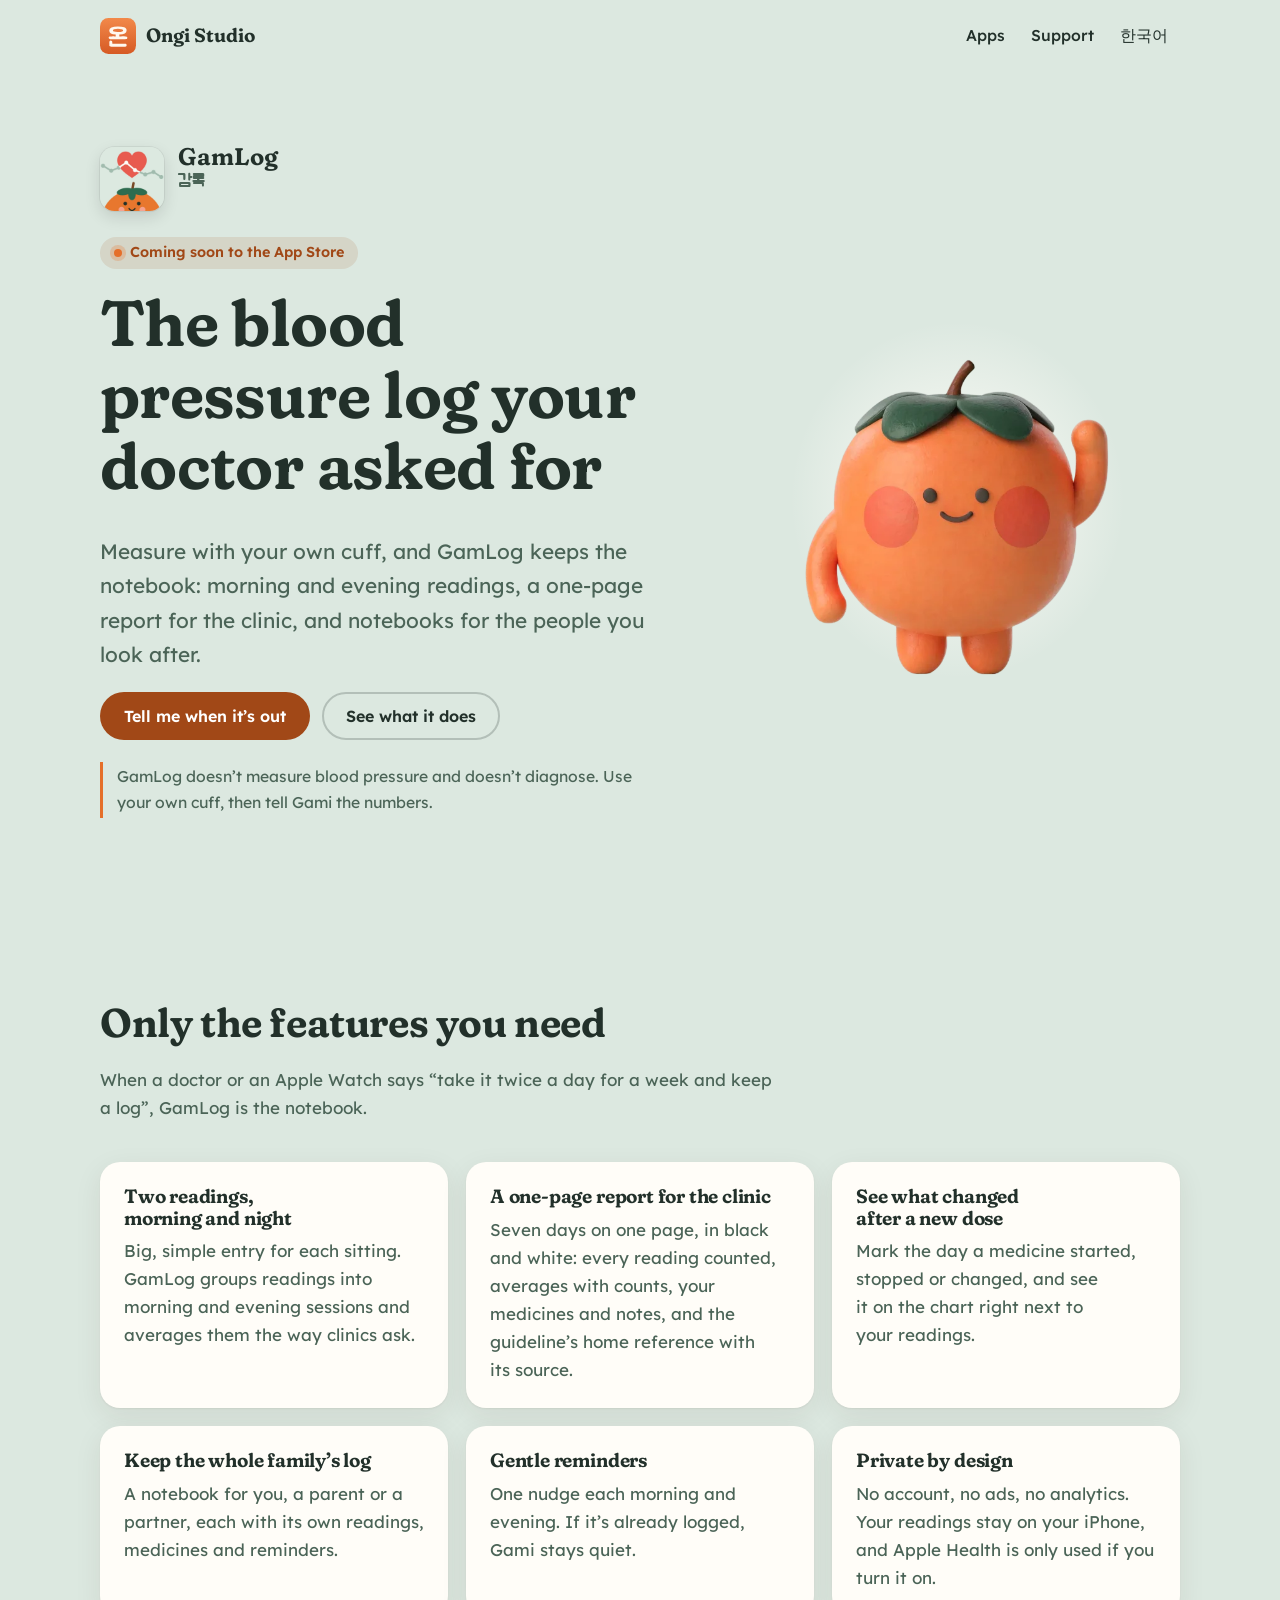
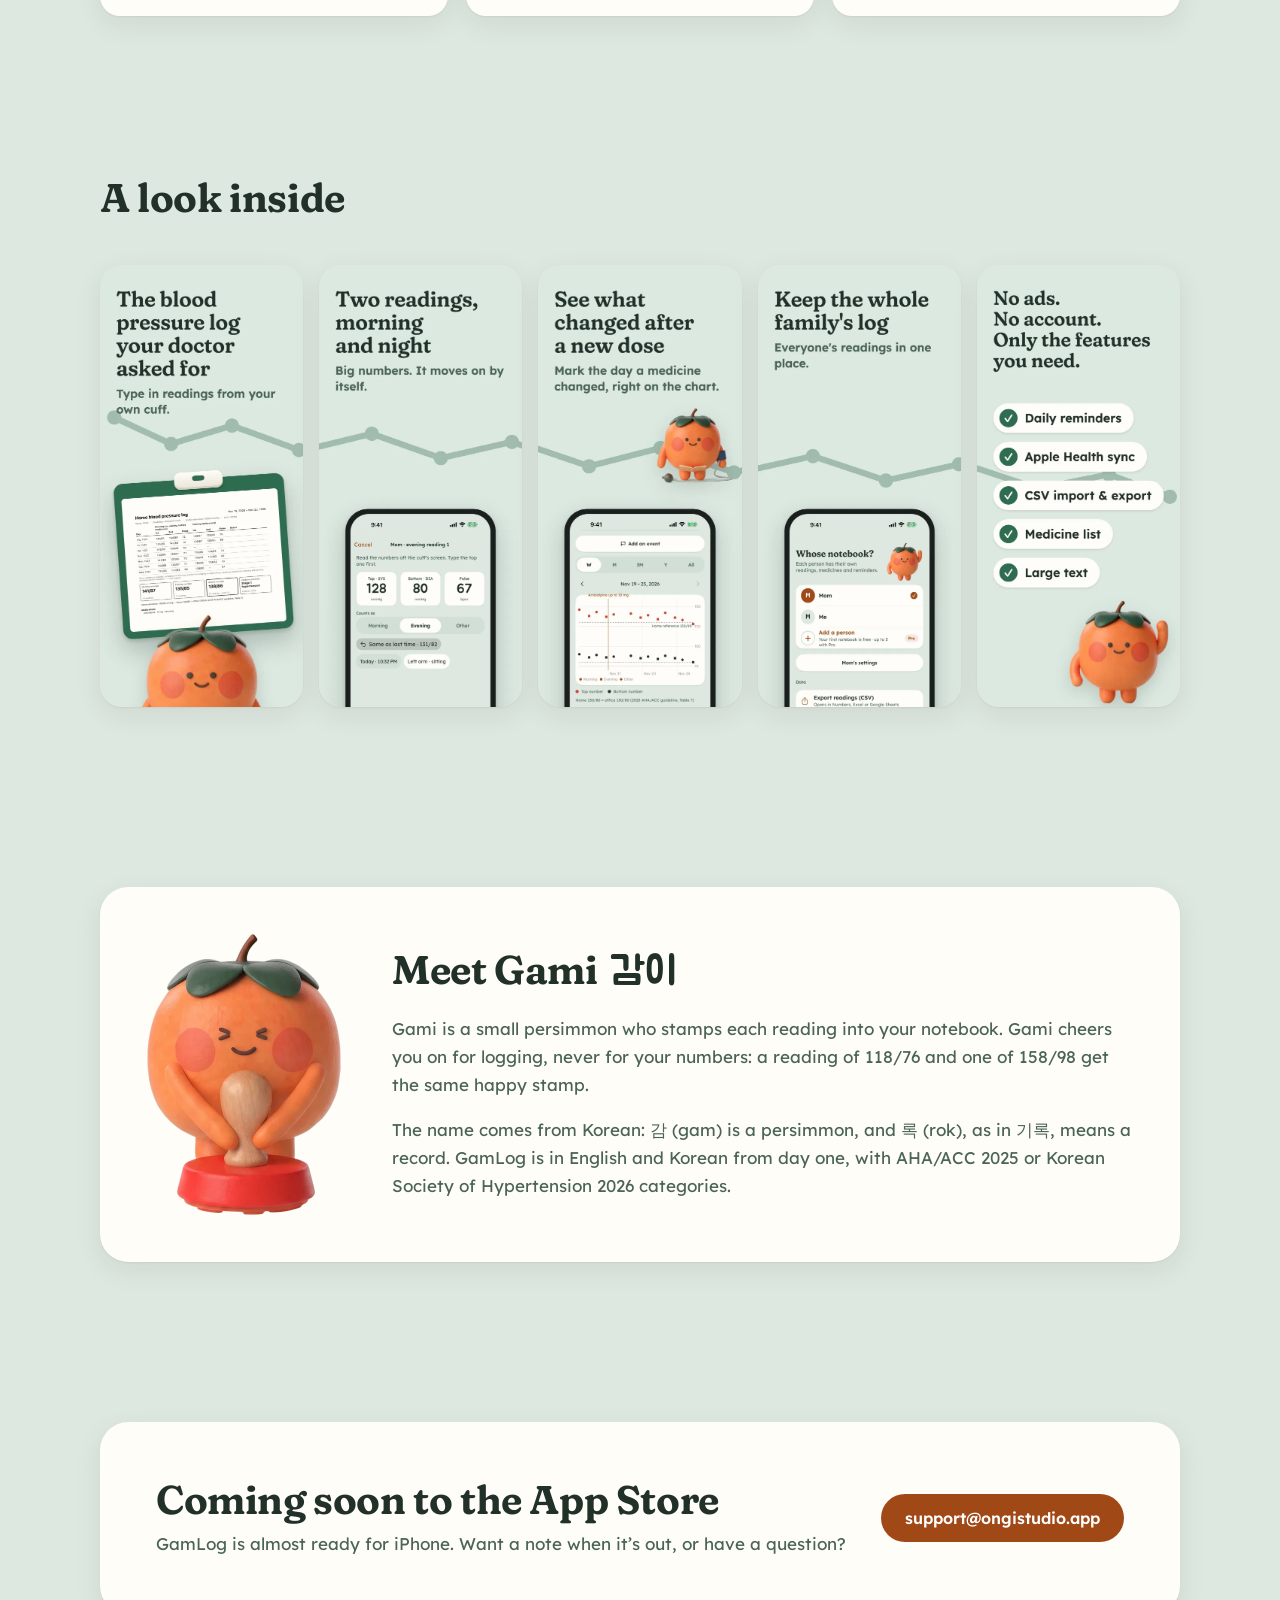
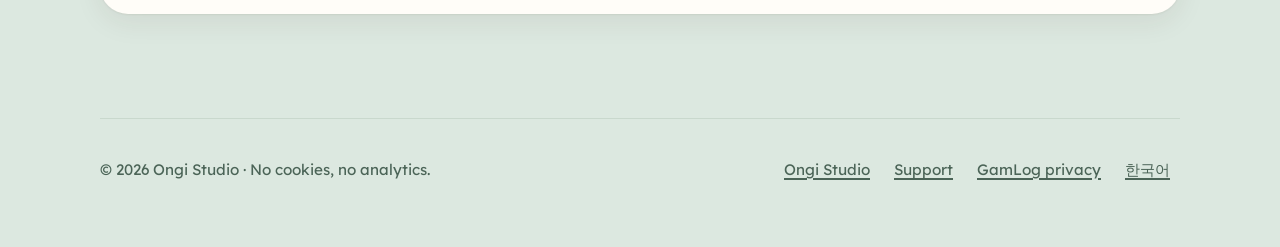
==== gamlog/index.html @ 97f69279 "feat: Ongi Studio site with GamLog page, privacy policy and support Static site for ongistudio.app, " ====
<!doctype html>
<html lang="en">
<head>
<meta charset="utf-8">
<meta name="viewport" content="width=device-width, initial-scale=1, viewport-fit=cover">
<title>GamLog — the blood pressure log your doctor asked for</title>
<meta name="description" content="GamLog keeps your home blood pressure log on iPhone: morning and evening readings from your own cuff, a one-page report for the clinic, and notebooks for the family. Coming soon to the App Store.">
<link rel="canonical" href="https://ongistudio.app/gamlog/">
<link rel="alternate" hreflang="en" href="https://ongistudio.app/gamlog/">
<link rel="alternate" hreflang="ko" href="https://ongistudio.app/gamlog/ko/">
<link rel="icon" href="/assets/img/mark.svg" type="image/svg+xml">
<link rel="apple-touch-icon" href="/assets/img/apple-touch-icon.png">
<meta name="theme-color" content="#dce8e0" media="(prefers-color-scheme: light)">
<meta name="theme-color" content="#131b17" media="(prefers-color-scheme: dark)">
<meta property="og:type" content="website">
<meta property="og:site_name" content="Ongi Studio">
<meta property="og:title" content="GamLog — the blood pressure log your doctor asked for">
<meta property="og:description" content="Type in readings from your own cuff. GamLog keeps the notebook. Coming soon to the App Store.">
<meta property="og:url" content="https://ongistudio.app/gamlog/">
<meta property="og:image" content="https://ongistudio.app/assets/img/og/gamlog.png">
<meta name="twitter:card" content="summary_large_image">
<link rel="preload" href="/assets/fonts/fraunces-soft-semibold.woff2" as="font" type="font/woff2" crossorigin>
<link rel="stylesheet" href="/assets/css/site.css">
</head>
<body class="theme-gamlog">
<a class="skip" href="#main">Skip to content</a>
<header class="site-header">
  <div class="wrap">
    <a class="brand" href="/" aria-label="Ongi Studio home"><img src="/assets/img/mark.svg" alt="" width="36" height="36"><span class="brand-name">Ongi Studio</span></a>
    <nav aria-label="Main"><ul class="nav">
      <li><a href="/#apps">Apps</a></li>
      <li><a href="/support/">Support</a></li>
      <li><a class="lang-switch" href="/gamlog/ko/" lang="ko" hreflang="ko">한국어</a></li>
    </ul></nav>
  </div>
</header>

<main id="main">
  <section class="gl-hero">
    <div class="wrap">
      <div>
        <div class="gl-id">
          <img src="/assets/img/apps/gamlog.webp" alt="" width="64" height="64">
          <p class="name">GamLog <span class="ko" lang="ko">감록</span></p>
        </div>
        <span class="pill"><span class="dot" aria-hidden="true"></span>Coming soon to the App Store</span>
        <h1>The blood pressure log your doctor asked for</h1>
        <p class="lede">Measure with your own cuff, and GamLog keeps the notebook: morning and evening readings, a one-page report for the clinic, and notebooks for the people you look after.</p>
        <div class="btn-row">
          <a class="btn btn-primary" href="mailto:support@ongistudio.app?subject=Tell%20me%20when%20GamLog%20launches">Tell me when it’s out</a>
          <a class="btn btn-quiet" href="#features">See what it does</a>
        </div>
        <p class="note">GamLog doesn’t measure blood pressure and doesn’t diagnose. Use your own cuff, then tell Gami the numbers.</p>
      </div>
      <div class="gl-art">
        <img src="/assets/img/gamlog/gami-wave.webp" alt="Gami, a small persimmon, waving hello" width="498" height="516">
      </div>
    </div>
  </section>

  <section class="section" id="features" aria-labelledby="features-title">
    <div class="wrap">
      <div class="section-head">
        <h2 id="features-title">Only the features you need</h2>
        <p>When a doctor or an Apple Watch says “take it twice a day for a week and keep a log”, GamLog is the notebook.</p>
      </div>
      <ul class="features">
        <li>
          <h3>Two readings, morning and night</h3>
          <p>Big, simple entry for each sitting. GamLog groups readings into morning and evening sessions and averages them the way clinics ask.</p>
        </li>
        <li>
          <h3>A one-page report for the clinic</h3>
          <p>Seven days on one page, in black and white: every reading counted, averages with counts, your medicines and notes, and the guideline’s home reference with its source.</p>
        </li>
        <li>
          <h3>See what changed after a new dose</h3>
          <p>Mark the day a medicine started, stopped or changed, and see it on the chart right next to your readings.</p>
        </li>
        <li>
          <h3>Keep the whole family’s log</h3>
          <p>A notebook for you, a parent or a partner, each with its own readings, medicines and reminders.</p>
        </li>
        <li>
          <h3>Gentle reminders</h3>
          <p>One nudge each morning and evening. If it’s already logged, Gami stays quiet.</p>
        </li>
        <li>
          <h3>Private by design</h3>
          <p>No account, no ads, no analytics. Your readings stay on your iPhone, and Apple Health is only used if you turn it on.</p>
        </li>
      </ul>
    </div>
  </section>

  <section class="section-tight" aria-labelledby="shots-title">
    <div class="wrap">
      <div class="section-head">
        <h2 id="shots-title">A look inside</h2>
      </div>
      <div class="shots" tabindex="0" aria-label="App screenshots, scrolls sideways">
        <img src="/assets/img/gamlog/screens/en/01.webp" alt="The report screen: a one-page home blood pressure log on a clipboard" width="540" height="1174" loading="lazy">
        <img src="/assets/img/gamlog/screens/en/02.webp" alt="The entry screen: two readings, morning and night" width="540" height="1174" loading="lazy">
        <img src="/assets/img/gamlog/screens/en/03.webp" alt="The chart, showing readings before and after a new dose" width="540" height="1174" loading="lazy">
        <img src="/assets/img/gamlog/screens/en/04.webp" alt="The people screen, with a notebook for each family member" width="540" height="1174" loading="lazy">
        <img src="/assets/img/gamlog/screens/en/05.webp" alt="No ads, no account, only the features you need" width="540" height="1174" loading="lazy">
      </div>
    </div>
  </section>

  <section class="section" aria-labelledby="gami-title">
    <div class="wrap gami">
      <img src="/assets/img/gamlog/gami-stamp.webp" alt="Gami pressing a red stamp" width="400" height="574" loading="lazy">
      <div>
        <h2 id="gami-title">Meet Gami <span class="ko" lang="ko">감이</span></h2>
        <p>Gami is a small persimmon who stamps each reading into your notebook. Gami cheers you on for logging, never for your numbers: a reading of 118/76 and one of 158/98 get the same happy stamp.</p>
        <p>The name comes from Korean: <span lang="ko">감</span> (gam) is a persimmon, and <span lang="ko">록</span> (rok), as in <span lang="ko">기록</span>, means a record. GamLog is in English and Korean from day one, with AHA/ACC 2025 or Korean Society of Hypertension 2026 categories.</p>
      </div>
    </div>
  </section>

  <section class="section-tight" aria-labelledby="soon-title">
    <div class="wrap band">
      <div>
        <h2 id="soon-title">Coming soon to the App Store</h2>
        <p>GamLog is almost ready for iPhone. Want a note when it’s out, or have a question?</p>
      </div>
      <a class="btn btn-primary mail" href="mailto:support@ongistudio.app?subject=Tell%20me%20when%20GamLog%20launches">support@ongistudio.app</a>
    </div>
  </section>
</main>

<footer class="site-footer">
  <div class="wrap">
    <p>© 2026 Ongi Studio · No cookies, no analytics.</p>
    <ul>
      <li><a href="/">Ongi Studio</a></li>
      <li><a href="/support/">Support</a></li>
      <li><a href="/gamlog/privacy/">GamLog privacy</a></li>
      <li><a href="/gamlog/ko/" lang="ko" hreflang="ko">한국어</a></li>
    </ul>
  </div>
</footer>
</body>
</html>
---- assets/css/site.css ----
/* Ongi Studio — one stylesheet for every page.
   Tokens live in :root (studio) and .theme-gamlog (GamLog's own palette, copied from
   bp-log/GamLog/Resources/Assets.xcassets/Colors). tests/test_site.py checks every
   text pair listed in CONTRAST below against WCAG AA in light and dark.
   CONTRAST: ink/ground ink/paper muted/ground muted/paper accent/ground accent/paper on-accent/accent */

@font-face {
  font-family: "Fraunces Soft";
  src: url("/assets/fonts/fraunces-soft-semibold.woff2") format("woff2");
  font-weight: 600 700;
  font-display: swap;
}
@font-face {
  font-family: "Lexend";
  src: url("/assets/fonts/lexend-variable.woff2") format("woff2");
  font-weight: 100 900;
  font-display: swap;
}
@font-face {
  /* Subset to the Hangul on this site by scripts/build_fonts.py. */
  font-family: "Jua";
  src: url("/assets/fonts/jua-subset.woff2") format("woff2");
  font-weight: 400;
  font-display: swap;
}

:root {
  --ground: #fbf5ec;
  --paper: #fffdf8;
  --ink: #2b231e;
  --muted: #6a5a4f;
  --line: #eaded0;
  --accent: #a6461a;
  --on-accent: #ffffff;
  --ember: #e8743b;   /* decorative only */
  --glow: #f8d6b3;    /* decorative only */
  --shadow: 0 1px 2px rgb(60 35 20 / 6%), 0 8px 28px rgb(60 35 20 / 8%);

  --display: "Fraunces Soft", "Jua", ui-serif, Georgia, serif;
  --display-ko: "Jua", "Fraunces Soft", system-ui, sans-serif;
  --text: "Lexend", "Apple SD Gothic Neo", "Pretendard", "Noto Sans KR", "Malgun Gothic", system-ui, sans-serif;
  --text-ko: "Apple SD Gothic Neo", "Pretendard", "Noto Sans KR", "Malgun Gothic", "Lexend", system-ui, sans-serif;

  --radius: 22px;
  --wrap: 1080px;
  --gutter: clamp(18px, 5vw, 40px);
  color-scheme: light dark;
}

@media (prefers-color-scheme: dark) {
  :root {
    --ground: #17120f;
    --paper: #221b16;
    --ink: #f5ece3;
    --muted: #c4b3a5;
    --line: #3b3029;
    --accent: #f2a672;
    --on-accent: #2a160a;
    --ember: #e8743b;
    --glow: #4a2c1c;
    --shadow: 0 1px 2px rgb(0 0 0 / 30%), 0 8px 28px rgb(0 0 0 / 30%);
  }
}

.theme-gamlog {
  --ground: #dce8e0;
  --paper: #fffdf8;
  --ink: #22302a;
  --muted: #4b6457;
  --line: #c9d8cd;
  --accent: #a14817;
  --on-accent: #ffffff;
  --ember: #e56f2a;   /* persimmon */
  --glow: #fffdf8;
  --leaf: #2f6b50;    /* decorative only */
}
@media (prefers-color-scheme: dark) {
  .theme-gamlog {
    --ground: #131b17;
    --paper: #1d2722;
    --ink: #eef3ef;
    --muted: #a9bdb0;
    --line: #34443b;
    --accent: #f0a06c;
    --on-accent: #22150c;
    --ember: #e9824a;
    --glow: #3a4d42;
    --leaf: #5f9c7e;
  }
}

*, *::before, *::after { box-sizing: border-box; }
html { -webkit-text-size-adjust: 100%; text-size-adjust: 100%; scroll-behavior: smooth; }
@media (prefers-reduced-motion: reduce) { html { scroll-behavior: auto; } }
body {
  margin: 0;
  background: var(--ground);
  color: var(--ink);
  font: 400 1.0625rem/1.65 var(--text);
  -webkit-font-smoothing: antialiased;
}
:lang(ko) body, body:lang(ko) { font-family: var(--text-ko); word-break: keep-all; }
img { max-width: 100%; height: auto; display: block; }
a { color: var(--accent); text-underline-offset: 0.18em; text-decoration-thickness: 1.5px; }
a:hover { text-decoration-thickness: 2.5px; }
:focus-visible { outline: 3px solid var(--accent); outline-offset: 3px; border-radius: 6px; }

h1, h2, h3 { font-family: var(--display); font-weight: 650; line-height: 1.12; letter-spacing: -0.01em; margin: 0 0 0.5em; text-wrap: balance; }
:lang(ko) h1, :lang(ko) h2, :lang(ko) h3, h1:lang(ko), h2:lang(ko), h3:lang(ko) { font-family: var(--display-ko); font-weight: 400; letter-spacing: 0; line-height: 1.25; }
h1 { font-size: clamp(2.2rem, 6.4vw, 4rem); }
h2 { font-size: clamp(1.7rem, 4.2vw, 2.5rem); }
h3 { font-size: 1.3rem; }
p { margin: 0 0 1em; text-wrap: pretty; }
.ko { font-family: var(--display-ko); font-weight: 400; letter-spacing: 0; }
h1 .ko, h2 .ko, h3 .ko { margin-left: 0.15em; }

.skip { position: absolute; left: -9999px; }
.skip:focus { left: 12px; top: 12px; z-index: 10; background: var(--paper); padding: 10px 14px; border-radius: 10px; }

.wrap { width: min(100% - 2 * var(--gutter), var(--wrap)); margin-inline: auto; }
.narrow { width: min(100% - 2 * var(--gutter), 720px); margin-inline: auto; }

/* Header */
.site-header { padding-block: 14px; }
.site-header .wrap { display: flex; align-items: center; justify-content: space-between; gap: 12px; }
.brand { display: inline-flex; align-items: center; gap: 10px; min-height: 44px; min-width: 44px; color: var(--ink); text-decoration: none; font-family: var(--display); font-weight: 650; font-size: 1.2rem; white-space: nowrap; }
.brand img, .brand svg { width: 36px; height: 36px; flex: none; }
.nav { display: flex; gap: 2px; margin: 0; padding: 0; list-style: none; }
.nav a { display: inline-flex; align-items: center; justify-content: center; min-height: 44px; min-width: 44px; white-space: nowrap; padding: 0 12px; border-radius: 999px; color: var(--ink); text-decoration: none; font-weight: 500; font-size: 0.98rem; }
.nav a:hover, .nav a[aria-current="page"] { background: color-mix(in srgb, var(--ink) 7%, transparent); }
@media (max-width: 380px) {
  .brand-name { font-size: 1.05rem; }
  .nav a { padding: 0 9px; font-size: 0.92rem; }
}
/* Pages with a language link have three nav items: on narrow phones the 온 tile
   stands in for the name (the link keeps its accessible name). */
@media (max-width: 420px) {
  .site-header:has(.lang-switch) .brand-name { display: none; }
}

/* Buttons */
.btn { display: inline-flex; align-items: center; justify-content: center; gap: 8px; min-height: 48px; padding: 0 22px; border-radius: 999px; font-weight: 600; font-size: 1rem; text-decoration: none; border: 2px solid transparent; transition: transform 0.15s ease; }
.btn:hover { transform: translateY(-1px); text-decoration: none; }
.btn-primary { background: var(--accent); color: var(--on-accent); }
.btn-quiet { border-color: color-mix(in srgb, var(--ink) 22%, transparent); color: var(--ink); }
.btn-row { display: flex; flex-wrap: wrap; gap: 12px; }
@media (prefers-reduced-motion: reduce) { .btn { transition: none; } .btn:hover { transform: none; } }

.eyebrow { display: inline-block; font-size: 0.85rem; font-weight: 600; letter-spacing: 0.08em; text-transform: uppercase; color: var(--muted); margin-bottom: 14px; }
.lede { font-size: clamp(1.1rem, 2.4vw, 1.3rem); color: var(--muted); max-width: 36em; }

/* Studio hero */
.hero { padding-block: clamp(32px, 8vw, 96px) clamp(40px, 8vw, 88px); }
.hero .wrap { display: grid; gap: clamp(32px, 6vw, 64px); align-items: center; grid-template-columns: minmax(0, 1.25fr) minmax(0, 1fr); }
@media (max-width: 820px) { .hero .wrap { grid-template-columns: 1fr; } }
.hero h1 { max-width: 12em; }

.word-card { position: relative; background: var(--paper); border-radius: 28px; padding: clamp(24px, 4vw, 36px); box-shadow: var(--shadow); overflow: hidden; isolation: isolate; }
.word-card::before { content: ""; position: absolute; inset: auto -30% -55% auto; width: 120%; aspect-ratio: 1; border-radius: 50%; background: radial-gradient(closest-side, var(--glow), transparent); z-index: -1; }
.word-card .word { font-family: var(--display-ko); font-size: clamp(3.4rem, 10vw, 5rem); line-height: 1; color: var(--accent); margin: 0 0 6px; }
.word-card .say { color: var(--muted); font-size: 0.95rem; margin-bottom: 16px; }
.word-card .say i { font-style: normal; color: var(--ink); font-weight: 600; }
.word-card ol { margin: 0; padding-left: 1.2em; }
.word-card li { margin-bottom: 6px; }

/* Sections */
.section { padding-block: clamp(48px, 8vw, 96px); }
.section-tight { padding-block: clamp(32px, 6vw, 64px); }
.section-head { margin-bottom: clamp(24px, 4vw, 40px); max-width: 40em; }
.section-head p { color: var(--muted); }

/* App cards */
.apps { display: grid; gap: 20px; grid-template-columns: repeat(auto-fit, minmax(min(100%, 420px), 1fr)); }
.app-card { position: relative; display: grid; grid-template-columns: auto 1fr; gap: 6px 20px; align-content: start; background: var(--paper); border-radius: var(--radius); padding: clamp(20px, 3.5vw, 30px); box-shadow: var(--shadow); }
.app-card .icon { grid-row: span 2; width: 88px; height: 88px; border-radius: 22.5%; box-shadow: 0 0 0 1px rgb(0 0 0 / 6%), 0 6px 16px rgb(0 0 0 / 10%); }
.app-card h3 { margin: 4px 0 0; font-size: 1.5rem; }
.app-card h3 a { color: var(--ink); text-decoration: none; }
.app-card h3 a::after { content: ""; position: absolute; inset: 0; border-radius: var(--radius); }
.app-card h3 a:focus-visible { outline: none; }
.app-card:has(h3 a:focus-visible) { outline: 3px solid var(--accent); outline-offset: 3px; }
.app-card .tagline { margin: 0; color: var(--muted); font-weight: 500; }
.app-card .body { grid-column: 1 / -1; margin: 14px 0 0; }
.app-card .meta { grid-column: 1 / -1; display: flex; flex-wrap: wrap; align-items: center; gap: 8px; margin-top: 6px; }
.app-card .meta a { position: relative; z-index: 1; display: inline-flex; align-items: center; min-height: 44px; padding: 0 14px; border-radius: 999px; background: color-mix(in srgb, var(--ink) 6%, transparent); color: var(--ink); text-decoration: none; font-weight: 500; font-size: 0.95rem; }
.app-card .meta a:hover { background: color-mix(in srgb, var(--ink) 11%, transparent); }
.app-card .go { grid-column: 1 / -1; margin-top: 10px; font-weight: 600; color: var(--accent); }
@media (max-width: 420px) {
  .app-card { grid-template-columns: 1fr; }
  .app-card .icon { grid-row: auto; width: 76px; height: 76px; margin-bottom: 8px; }
}

.pill { display: inline-flex; align-items: center; gap: 8px; min-height: 32px; padding: 4px 14px; border-radius: 999px; font-size: 0.9rem; font-weight: 600; background: color-mix(in srgb, var(--accent) 12%, transparent); color: var(--accent); }
.pill .dot { width: 8px; height: 8px; border-radius: 50%; background: var(--ember); box-shadow: 0 0 0 4px color-mix(in srgb, var(--ember) 25%, transparent); }

/* Values */
.values { display: grid; gap: 18px; grid-template-columns: repeat(auto-fit, minmax(min(100%, 230px), 1fr)); margin: 0; padding: 0; list-style: none; }
.values li { background: color-mix(in srgb, var(--paper) 70%, transparent); border: 1px solid var(--line); border-radius: 18px; padding: 22px; }
.values h3 { font-size: 1.15rem; margin-bottom: 8px; }
.values p { margin: 0; color: var(--muted); font-size: 0.98rem; }
.values .glyph { display: inline-grid; place-items: center; width: 40px; height: 40px; border-radius: 12px; background: color-mix(in srgb, var(--ember) 16%, transparent); margin-bottom: 14px; }
.values .glyph svg { width: 22px; height: 22px; stroke: var(--accent); }

/* Name story */
.story { display: grid; gap: clamp(24px, 5vw, 56px); grid-template-columns: minmax(0, 0.8fr) minmax(0, 1.2fr); align-items: start; }
@media (max-width: 760px) { .story { grid-template-columns: 1fr; } }
.story .big { font-family: var(--display-ko); font-size: clamp(5rem, 16vw, 9rem); line-height: 0.95; color: var(--accent); margin: 0; }
.story .big small { display: block; font-family: var(--display); font-size: 1.1rem; color: var(--muted); margin-top: 12px; }

/* Contact band */
.band { background: var(--paper); border-radius: 28px; padding: clamp(28px, 5vw, 56px); box-shadow: var(--shadow); display: grid; gap: 20px; grid-template-columns: minmax(0, 1fr) auto; align-items: center; }
@media (max-width: 720px) { .band { grid-template-columns: 1fr; } }
.band h2 { margin-bottom: 8px; }
.band p { margin: 0; color: var(--muted); }
.mail { overflow-wrap: anywhere; }

/* Footer */
.site-footer { padding-block: 40px 56px; color: var(--muted); font-size: 0.95rem; }
.site-footer .wrap { display: flex; flex-wrap: wrap; gap: 12px 28px; align-items: center; justify-content: space-between; border-top: 1px solid var(--line); padding-top: 28px; }
.site-footer ul { display: flex; flex-wrap: wrap; gap: 0 4px; margin: 0; padding: 0; list-style: none; }
.site-footer a { display: inline-flex; align-items: center; min-height: 44px; padding: 0 10px; color: var(--muted); }
.site-footer a:hover { color: var(--ink); }
.site-footer p { margin: 0; }

/* GamLog page */
.gl-hero { padding-block: clamp(24px, 6vw, 72px) clamp(32px, 6vw, 72px); }
.gl-hero .wrap { display: grid; gap: clamp(24px, 5vw, 56px); grid-template-columns: minmax(0, 1.3fr) minmax(0, 1fr); align-items: center; }
@media (max-width: 820px) { .gl-hero .wrap { grid-template-columns: 1fr; } }
.gl-id { display: flex; align-items: center; gap: 14px; margin-bottom: 22px; }
.gl-id img { width: 64px; height: 64px; border-radius: 22.5%; box-shadow: 0 0 0 1px rgb(0 0 0 / 6%), 0 6px 16px rgb(0 0 0 / 12%); }
.gl-id .name { font-family: var(--display); font-weight: 650; font-size: 1.5rem; line-height: 1.1; }
.gl-id .name .ko { display: block; font-size: 1.05rem; color: var(--muted); margin-top: 2px; }
.gl-hero h1 { margin-top: 18px; }
.gl-hero .note { font-size: 0.98rem; color: var(--muted); border-left: 3px solid var(--ember); padding: 2px 0 2px 14px; margin-top: 22px; max-width: 34em; }
.gl-art { position: relative; justify-self: center; width: min(100%, 380px); aspect-ratio: 1; display: grid; place-items: end center; }
.gl-art::before { content: ""; position: absolute; inset: 6% 6% 0; border-radius: 50%; background: radial-gradient(closest-side, var(--glow), transparent); }
.gl-art img { position: relative; width: 82%; }

.features { display: grid; gap: 18px; grid-template-columns: repeat(auto-fit, minmax(min(100%, 300px), 1fr)); margin: 0; padding: 0; list-style: none; }
.features li { background: var(--paper); border-radius: 20px; padding: 24px; box-shadow: var(--shadow); }
.features h3 { font-size: 1.2rem; margin-bottom: 8px; }
.features p { margin: 0; color: var(--muted); }

.shots { display: flex; gap: 16px; overflow-x: auto; scroll-snap-type: x mandatory; padding: 4px var(--gutter) 20px; margin-inline: calc(-1 * var(--gutter)); scrollbar-width: thin; }
.shots img { flex: none; width: min(62vw, 248px); border-radius: 22px; scroll-snap-align: center; box-shadow: var(--shadow); }
/* Wide screens: all five fit side by side, no sideways scrolling. */
@media (min-width: 1000px) {
  .shots { overflow: visible; margin-inline: 0; padding-inline: 0; }
  .shots img { flex: 1 1 0; width: auto; min-width: 0; }
}

.gami { display: grid; gap: clamp(20px, 5vw, 48px); grid-template-columns: auto minmax(0, 1fr); align-items: center; background: var(--paper); border-radius: 28px; padding: clamp(24px, 4vw, 44px); box-shadow: var(--shadow); }
.gami img { width: clamp(120px, 22vw, 200px); }
@media (max-width: 560px) { .gami { grid-template-columns: 1fr; text-align: left; } .gami img { width: 140px; } }
.gami p { color: var(--muted); }
.gami p:last-child { margin-bottom: 0; }

.lang-switch { font-weight: 600; }

/* Long-form text (privacy, support) */
.doc { padding-block: clamp(24px, 6vw, 64px) clamp(48px, 8vw, 96px); }
.doc h1 { font-size: clamp(2rem, 5.4vw, 3rem); }
.doc h2 { font-size: 1.45rem; margin-top: 1.8em; }
.doc h3 { font-size: 1.12rem; margin-top: 1.4em; margin-bottom: 0.35em; font-family: var(--text); font-weight: 600; }
.doc .updated { color: var(--muted); font-size: 0.95rem; }
.doc .card { background: var(--paper); border-radius: 20px; padding: clamp(20px, 4vw, 32px); box-shadow: var(--shadow); margin-block: 24px; }
.doc details { border-top: 1px solid var(--line); }
.doc details:last-of-type { border-bottom: 1px solid var(--line); }
.doc summary { display: flex; align-items: center; justify-content: space-between; gap: 12px; min-height: 52px; padding-block: 10px; cursor: pointer; font-weight: 600; list-style: none; }
.doc summary::-webkit-details-marker { display: none; }
.doc summary::after { content: "+"; font-size: 1.4rem; line-height: 1; color: var(--muted); flex: none; }
.doc details[open] summary::after { content: "−"; }
.doc details > div { padding-bottom: 14px; color: var(--muted); }
.doc details > div p:last-child { margin-bottom: 0; }

.not-found { min-height: 60vh; display: grid; place-items: center; text-align: center; padding-block: 64px; }
.not-found .btn-row { justify-content: center; }
.not-found .word { font-family: var(--display-ko); font-size: 4rem; color: var(--accent); margin: 0; }
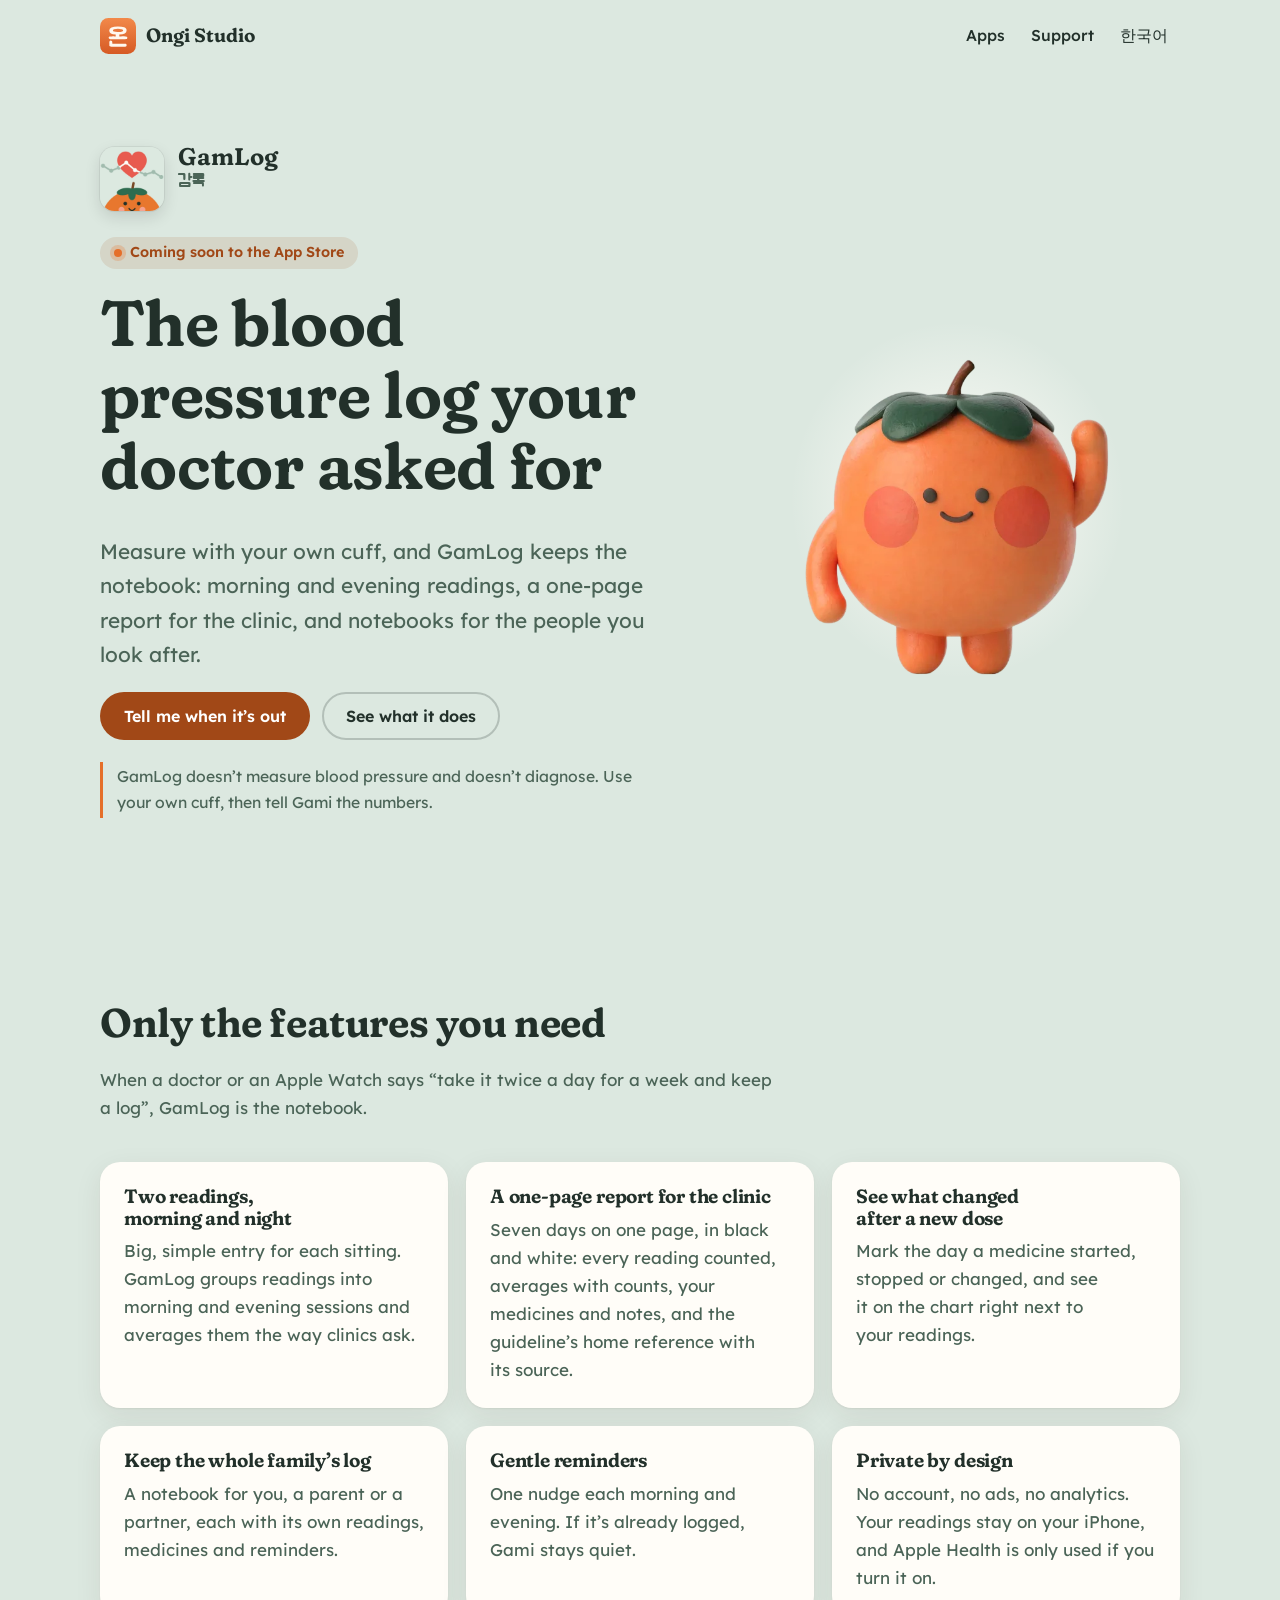
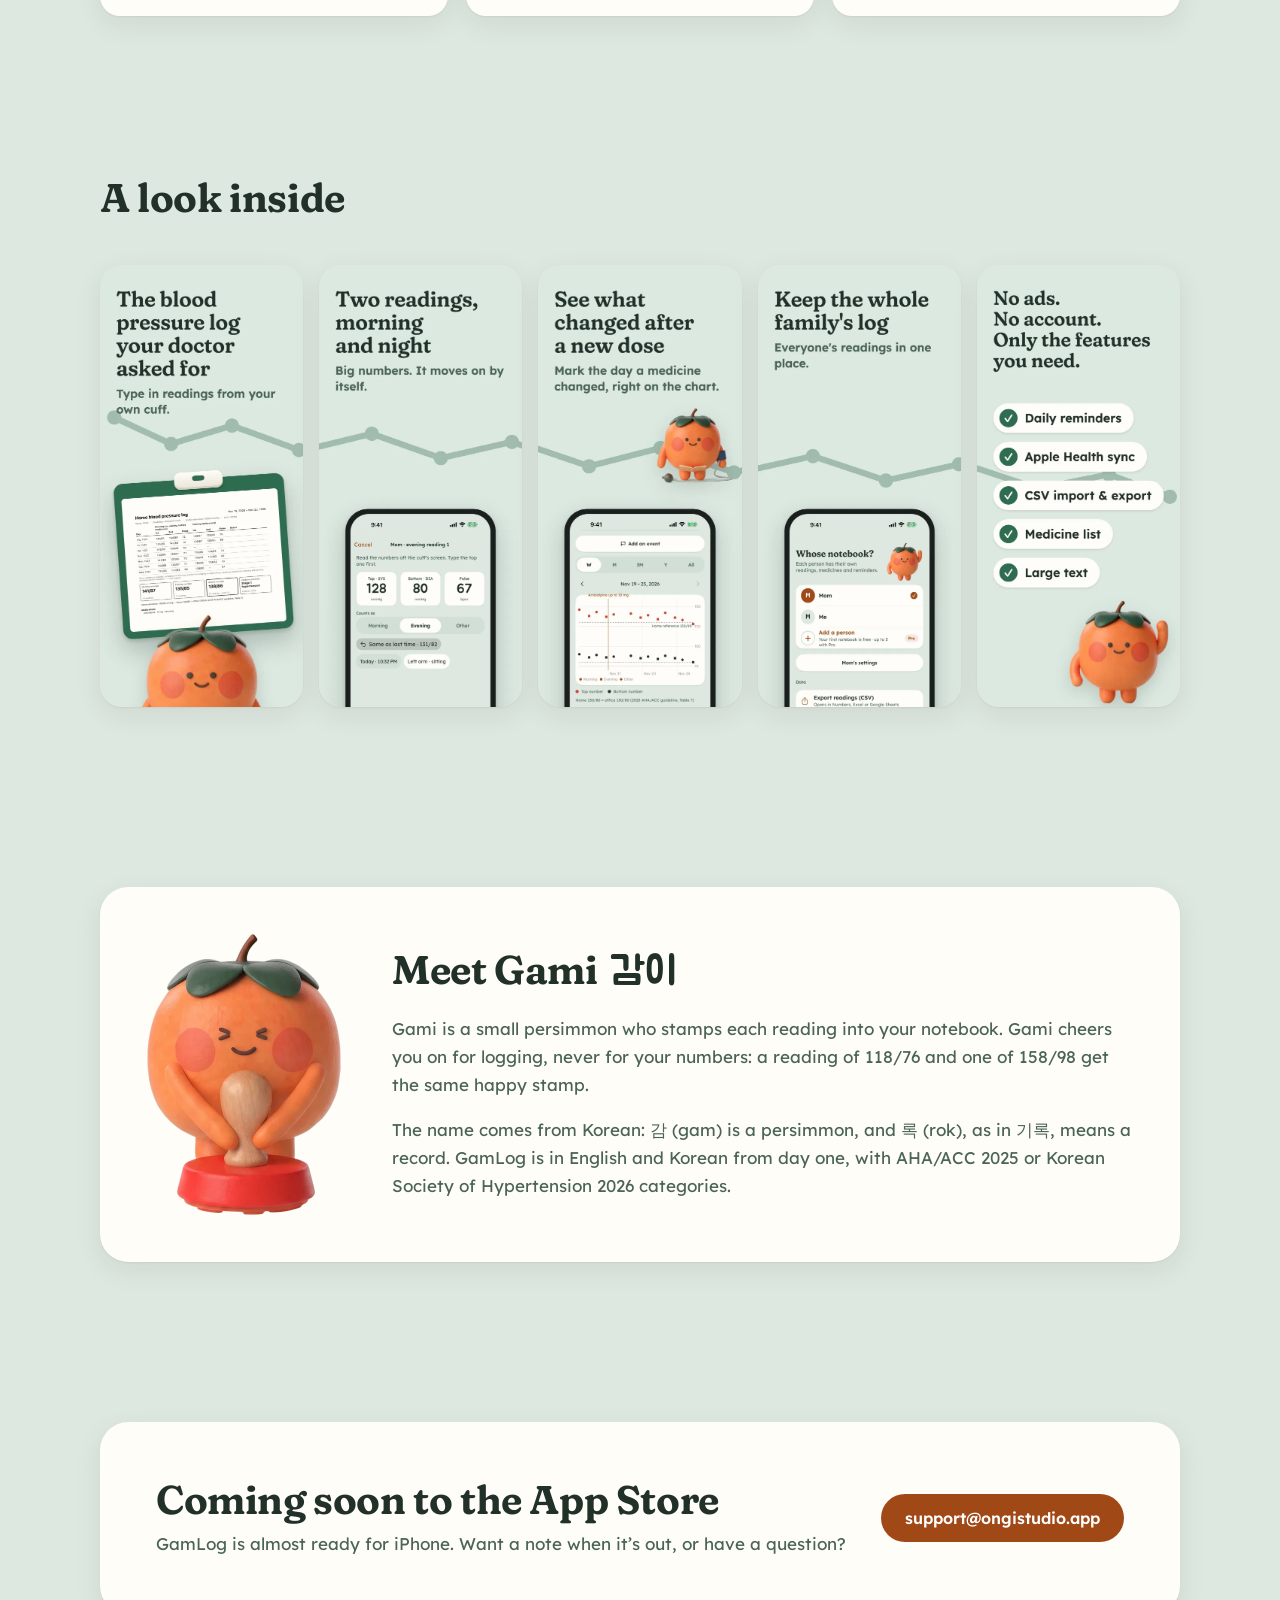
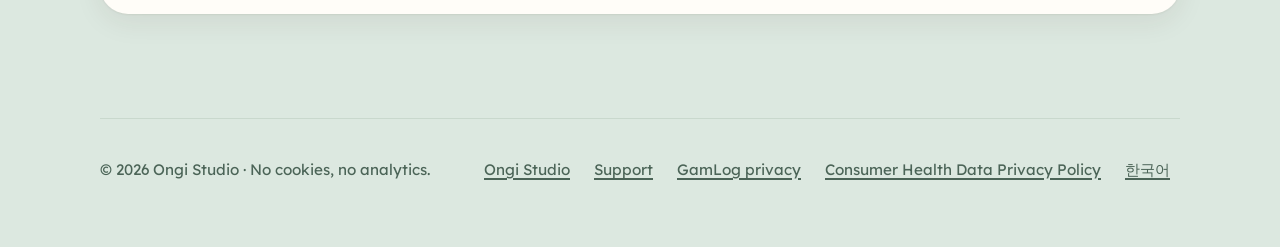
==== commit d8af11ef: "feat: full GamLog privacy policies and a Consumer Health Data Privacy Policy page - sync_privacy.py " ====
--- a/gamlog/index.html
+++ b/gamlog/index.html
@@ -137,6 +137,7 @@
       <li><a href="/">Ongi Studio</a></li>
       <li><a href="/support/">Support</a></li>
       <li><a href="/gamlog/privacy/">GamLog privacy</a></li>
+      <li><a href="/gamlog/privacy/health-data/">Consumer Health Data Privacy Policy</a></li>
       <li><a href="/gamlog/ko/" lang="ko" hreflang="ko">한국어</a></li>
     </ul>
   </div>
--- a/assets/css/site.css
+++ b/assets/css/site.css
@@ -201,10 +201,9 @@
 .values .glyph svg { width: 22px; height: 22px; stroke: var(--accent); }
 
 /* Name story */
-.story { display: grid; gap: clamp(24px, 5vw, 56px); grid-template-columns: minmax(0, 0.8fr) minmax(0, 1.2fr); align-items: start; }
+.story { display: grid; gap: clamp(28px, 6vw, 72px); grid-template-columns: minmax(0, 0.9fr) minmax(0, 1.1fr); align-items: center; }
 @media (max-width: 760px) { .story { grid-template-columns: 1fr; } }
-.story .big { font-family: var(--display-ko); font-size: clamp(5rem, 16vw, 9rem); line-height: 0.95; color: var(--accent); margin: 0; }
-.story .big small { display: block; font-family: var(--display); font-size: 1.1rem; color: var(--muted); margin-top: 12px; }
+.story p { max-width: 34em; }
 
 /* Contact band */
 .band { background: var(--paper); border-radius: 28px; padding: clamp(28px, 5vw, 56px); box-shadow: var(--shadow); display: grid; gap: 20px; grid-template-columns: minmax(0, 1fr) auto; align-items: center; }
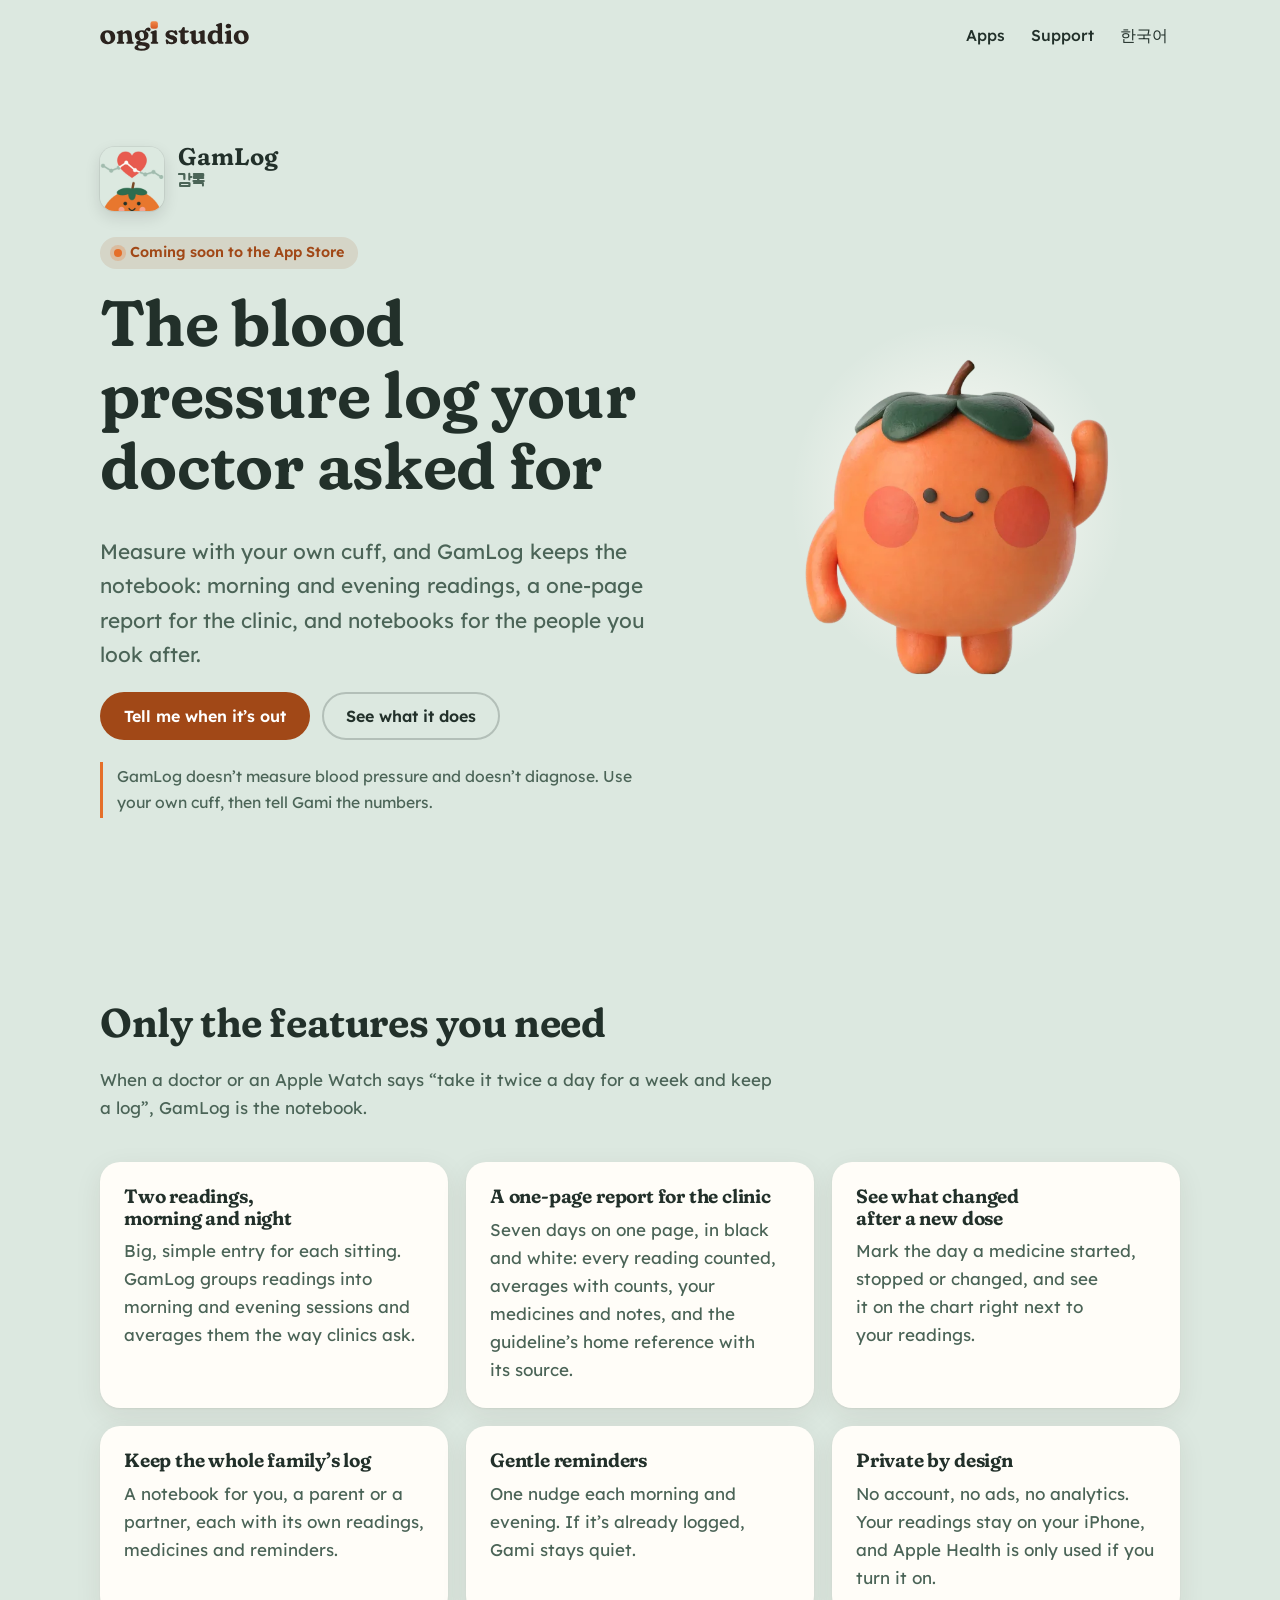
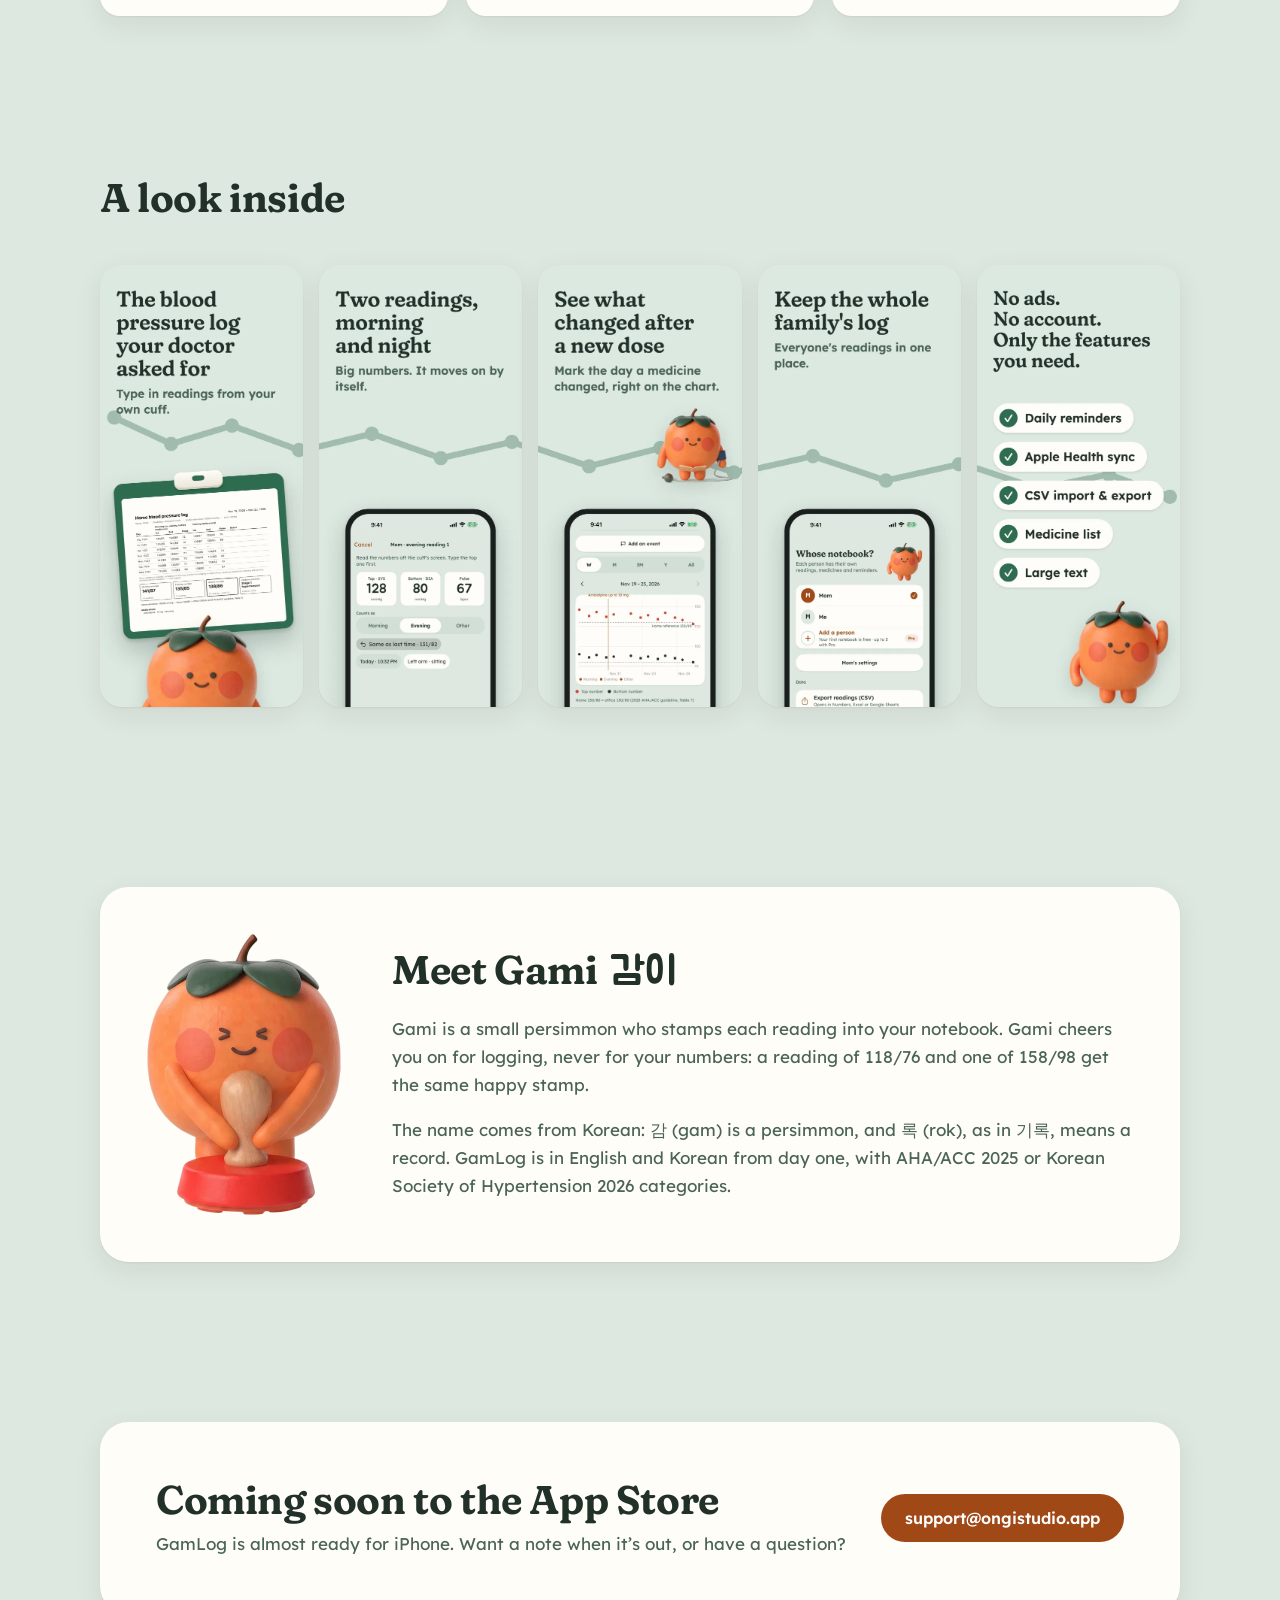
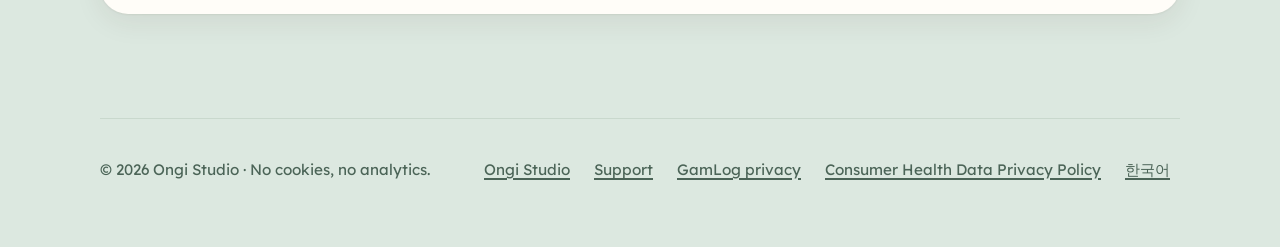
==== commit 68ec22b0: "feat: interim wordmark logo and apps-rising-from-the-glow hero art - Logo (interim, round 2 option 5" ====
--- a/gamlog/index.html
+++ b/gamlog/index.html
@@ -26,7 +26,7 @@
 <a class="skip" href="#main">Skip to content</a>
 <header class="site-header">
   <div class="wrap">
-    <a class="brand" href="/" aria-label="Ongi Studio home"><img src="/assets/img/mark.svg" alt="" width="36" height="36"><span class="brand-name">Ongi Studio</span></a>
+    <a class="brand" href="/" aria-label="Ongi Studio home"><img class="brand-mark" src="/assets/img/mark.svg" alt="" width="36" height="36"><img class="brand-word" src="/assets/img/logo.svg" alt="" width="149" height="30"></a>
     <nav aria-label="Main"><ul class="nav">
       <li><a href="/#apps">Apps</a></li>
       <li><a href="/support/">Support</a></li>
--- a/assets/css/site.css
+++ b/assets/css/site.css
@@ -124,18 +124,21 @@
 .site-header { padding-block: 14px; }
 .site-header .wrap { display: flex; align-items: center; justify-content: space-between; gap: 12px; }
 .brand { display: inline-flex; align-items: center; gap: 10px; min-height: 44px; min-width: 44px; color: var(--ink); text-decoration: none; font-family: var(--display); font-weight: 650; font-size: 1.2rem; white-space: nowrap; }
-.brand img, .brand svg { width: 36px; height: 36px; flex: none; }
+/* Logo (interim, 2026-11-26): the "ongi studio" wordmark, drawn by scripts/make_logo.py. */
+.brand-word { display: block; height: 30px; width: auto; flex: none; }
+.brand-mark { display: none; width: 36px; height: 36px; flex: none; }
 .nav { display: flex; gap: 2px; margin: 0; padding: 0; list-style: none; }
 .nav a { display: inline-flex; align-items: center; justify-content: center; min-height: 44px; min-width: 44px; white-space: nowrap; padding: 0 12px; border-radius: 999px; color: var(--ink); text-decoration: none; font-weight: 500; font-size: 0.98rem; }
 .nav a:hover, .nav a[aria-current="page"] { background: color-mix(in srgb, var(--ink) 7%, transparent); }
 @media (max-width: 380px) {
-  .brand-name { font-size: 1.05rem; }
+  .brand-word { height: 26px; }
   .nav a { padding: 0 9px; font-size: 0.92rem; }
 }
-/* Pages with a language link have three nav items: on narrow phones the 온 tile
-   stands in for the name (the link keeps its accessible name). */
+/* Pages with a language link have three nav items: on narrow phones the square
+   app-tile mark stands in for the wordmark (the link keeps its accessible name). */
 @media (max-width: 420px) {
-  .site-header:has(.lang-switch) .brand-name { display: none; }
+  .site-header:has(.lang-switch) .brand-word { display: none; }
+  .site-header:has(.lang-switch) .brand-mark { display: block; }
 }
 
 /* Buttons */
@@ -154,6 +157,36 @@
 .hero .wrap { display: grid; gap: clamp(32px, 6vw, 64px); align-items: center; grid-template-columns: minmax(0, 1.25fr) minmax(0, 1fr); }
 @media (max-width: 820px) { .hero .wrap { grid-template-columns: 1fr; } }
 .hero h1 { max-width: 12em; }
+
+/* Hero art (2026-11-26, canvas round 3 "R2", glow centred): our apps rise out of an ember
+   glow. Decorative; positions are percentages of a square so it scales to any width. */
+.hero-art { position: relative; width: min(100%, 520px); aspect-ratio: 1; justify-self: center; overflow: hidden; container-type: inline-size; }
+@media (max-width: 820px) { .hero-art { width: min(100%, 420px); } }
+.hero-art .glow { position: absolute; border-radius: 50%; }
+.hero-art .g1 { left: 6.6%; top: 13.9%; width: 76%; height: 76%; background: radial-gradient(closest-side, #f8c08a, rgb(248 192 138 / 55%) 45%, rgb(248 192 138 / 0)); animation: hero-drift-a 9s ease-in-out infinite alternate; }
+.hero-art .g2 { left: 25.7%; top: 15.3%; width: 64%; height: 64%; background: radial-gradient(closest-side, rgb(241 154 91 / 85%), rgb(241 154 91 / 45%) 45%, rgb(241 154 91 / 0)); animation: hero-drift-b 11s ease-in-out infinite alternate; }
+.hero-art .g3 { left: 22.2%; top: 31.4%; width: 58%; height: 58%; background: radial-gradient(closest-side, rgb(242 182 50 / 45%), rgb(242 182 50 / 20%) 45%, rgb(242 182 50 / 0)); }
+.hero-art .core { left: 36.4%; top: 37.2%; width: 28%; height: 28%; background: radial-gradient(closest-side, rgb(255 253 248 / 70%), rgb(255 253 248 / 0)); }
+@media (prefers-color-scheme: dark) { .hero-art .core { opacity: 0.45; } }
+.hero-art .spark { position: absolute; width: 1.4%; aspect-ratio: 1; border-radius: 50%; background: var(--ember); opacity: 0; animation: hero-spark 6s ease-out infinite; }
+.hero-art .s1 { left: 43.5%; top: 50.4%; }
+.hero-art .s2 { left: 55%; top: 51.9%; animation-delay: 1.2s; width: 1.2%; }
+.hero-art .s3 { left: 49.2%; top: 48.8%; animation-delay: 2.4s; width: 1.6%; }
+.hero-art .s4 { left: 60%; top: 50.8%; animation-delay: 3.6s; width: 1%; }
+.hero-art .s5 { left: 39.2%; top: 52.3%; animation-delay: 4.8s; width: 1.2%; }
+.hero-art .app { position: absolute; width: 17.7%; display: flex; flex-direction: column; align-items: center; gap: 0.6em; font-size: clamp(11px, 2.5cqw, 13px); font-weight: 600; color: var(--ink); animation: hero-float 3.8s ease-in-out infinite alternate; }
+.hero-art .app img { width: 100%; height: auto; border-radius: 22.5%; box-shadow: 0 0 0 1px rgb(0 0 0 / 5%), 0 0 7.5cqw rgb(242 150 79 / 60%), 0 2cqw 4cqw rgb(60 35 20 / 16%); }
+.hero-art .app span { white-space: nowrap; }
+.hero-art .app-sp { left: 20%; top: 27.7%; }
+.hero-art .app-gl { left: 62.3%; top: 16.2%; animation-delay: 1.2s; }
+@keyframes hero-drift-a { to { transform: translate(3.5%, -2.5%); } }
+@keyframes hero-drift-b { to { transform: translate(-3%, 2.5%); } }
+@keyframes hero-spark { 0% { transform: translateY(0); opacity: 0; } 15% { opacity: 1; } 100% { transform: translateY(-44cqw); opacity: 0; } }
+@keyframes hero-float { to { transform: translateY(-2.7cqw); } }
+@media (prefers-reduced-motion: reduce) {
+  .hero-art .glow, .hero-art .app { animation: none; }
+  .hero-art .spark { animation: none; opacity: 0.5; }
+}
 
 .word-card { position: relative; background: var(--paper); border-radius: 28px; padding: clamp(24px, 4vw, 36px); box-shadow: var(--shadow); overflow: hidden; isolation: isolate; }
 .word-card::before { content: ""; position: absolute; inset: auto -30% -55% auto; width: 120%; aspect-ratio: 1; border-radius: 50%; background: radial-gradient(closest-side, var(--glow), transparent); z-index: -1; }
